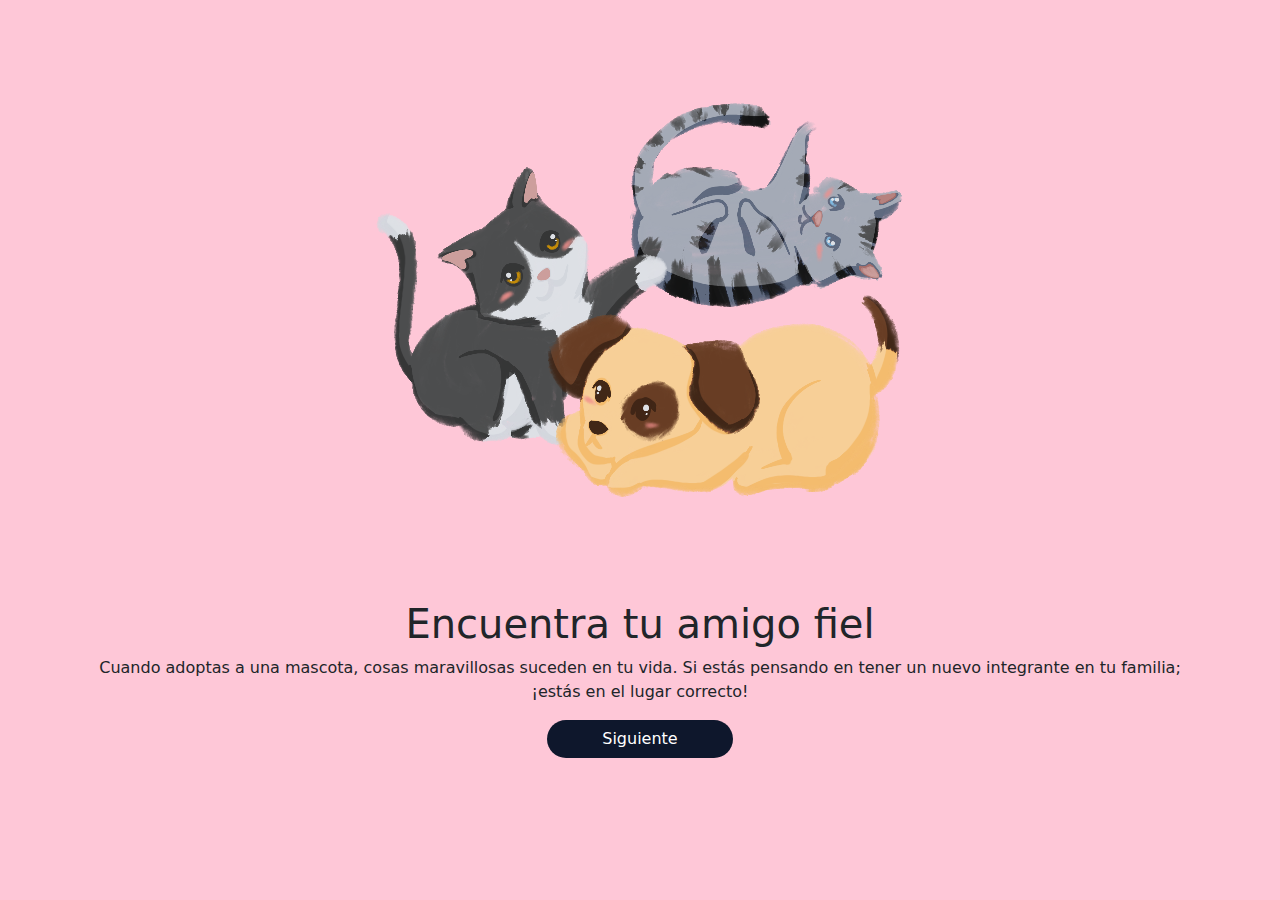
==== index.html @ a01eaad2 "adop-2" ====
<!DOCTYPE html>
<html lang="en">

<head>
    <meta charset="UTF-8">
    <meta http-equiv="X-UA-Compatible" content="IE=edge">
    <meta name="viewport" content="width=device-width, initial-scale=1.0">
    <title>Adopta a un amigo</title>    
    <link rel="stylesheet" href="style/bootstrap-5.0.1-dist/css/bootstrap.css">
    <link rel="stylesheet" href="style/main.css">

</head>

<body>
    <div class="container">
        <div>
            <img class="rounded mx-auto d-block" src="img/1.png" alt="">
        </div>
        <div>
            <h1 class="text-center">Encuentra tu amigo fiel</h1>
            <p class="text-center">Cuando adoptas a una mascota, cosas maravillosas suceden en tu vida. Si estás pensando en tener un nuevo
                integrante en tu familia; ¡estás en el lugar correcto!</p>
        </div>
        <div class="d-grid gap-2 col-2 mx-auto">
            <button class="btn boton_" type="button"><a class="Link" href="pg2.html">Siguiente</a></button>
        </div>
    </div>
</body>

</html>
---- style/main.css ----
body{
    background: #FEC7D7;;
}
.btn{
    background: #0E172C;
    color: #fff
    
}
.Link{
    text-decoration: none;
    color: #fff;
}
.Link:hover{
    color: #fff;
}
.boton_{
    border-radius: 5vw;
}
.tamaño{
    width: 4vw;
}
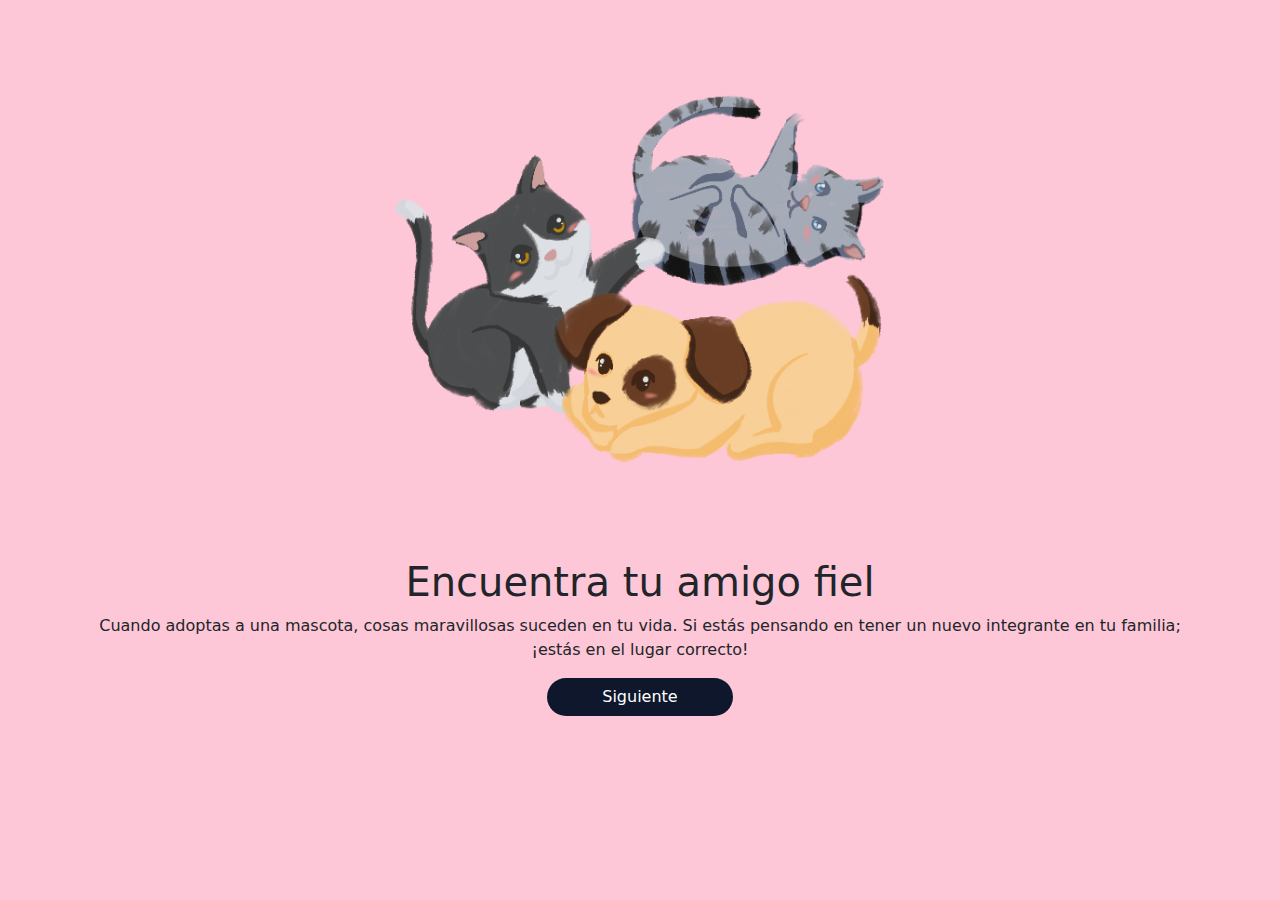
==== commit 8d6dc9da: "ultimas modificaciones" ====
--- a/index.html
+++ b/index.html
@@ -14,7 +14,7 @@
 <body>
     <div class="container">
         <div>
-            <img class="rounded mx-auto d-block" src="img/1.png" alt="">
+            <img class="rounded mx-auto d-block w-50" src="img/1.png" alt="">
         </div>
         <div>
             <h1 class="text-center">Encuentra tu amigo fiel</h1>
@@ -22,7 +22,7 @@
                 integrante en tu familia; ¡estás en el lugar correcto!</p>
         </div>
         <div class="d-grid gap-2 col-2 mx-auto">
-            <button class="btn boton_" type="button"><a class="Link" href="pg2.html">Siguiente</a></button>
+            <button class="btn" type="button"><a class="Link" href="pg2.html">Siguiente</a></button>
         </div>
     </div>
 </body>
--- a/style/main.css
+++ b/style/main.css
@@ -3,8 +3,8 @@
 }
 .btn{
     background: #0E172C;
-    color: #fff
-    
+    color: #fff  ;
+    border-radius: 5vw;
 }
 .Link{
     text-decoration: none;
@@ -13,9 +13,91 @@
 .Link:hover{
     color: #fff;
 }
-.boton_{
+
+.tamaño{
+    width: 10vw;
+    background-color: #85D1CE;
+    border-radius: 100%;
+    padding: 0.5vw;
+    float: left;
+}
+.boton_1{
+    width: 30vw;
+    justify-content: center;
+    align-items: center;
+    margin: 3vw;
+}
+.boton_1:hover{
+    color: #fff;
+}
+.text{
+    float: right;
+}
+#home{
+    width: 20vw;
     border-radius: 5vw;
+    color: #85D1CE;
+    background-color: #0E172C;
 }
-.tamaño{
-    width: 4vw;
+.boton_2{
+    background: #fff;
+    color: black;
+}
+#chester{
+    background: url(../img/4.png);
+    background-position: center;
+    background-repeat: no-repeat;
+    background-size: cover;
+}
+#candy{
+    background: url(../img/5.png);
+    background-position: center;
+    background-repeat: no-repeat;
+    background-size: cover;
+}
+#rocky{
+    background: url(../img/6.png);
+    background-position: center;
+    background-repeat: no-repeat;
+    background-size: cover;
+}
+#nene{
+    background: url(../img/7.png);
+    background-position: center;
+    background-repeat: no-repeat;
+    background-size: cover;
+}
+#matilde{
+    background: url(../img/12.png);
+    background-position: center;
+    background-repeat: no-repeat;
+    background-size: cover;
+}
+#pelusa{
+    background: url(../img/9.png);
+    background-position: center;
+    background-repeat: no-repeat;
+    background-size: cover;
+}
+#kity{
+    background: url(../img/10.png);
+    background-position: center;
+    background-repeat: no-repeat;
+    background-size: cover;
+}
+#bombon{
+    background: url(../img/11.png);
+    background-position: center;
+    background-repeat: no-repeat;
+    background-size: cover;
+}
+#perfil{
+    border-radius: 100%;
+    width: 20%;
+    justify-content: center;
+    text-align: center;
+}
+.text-perfil{
+    font-size: 60%;
+    border-spacing: 0;
 }